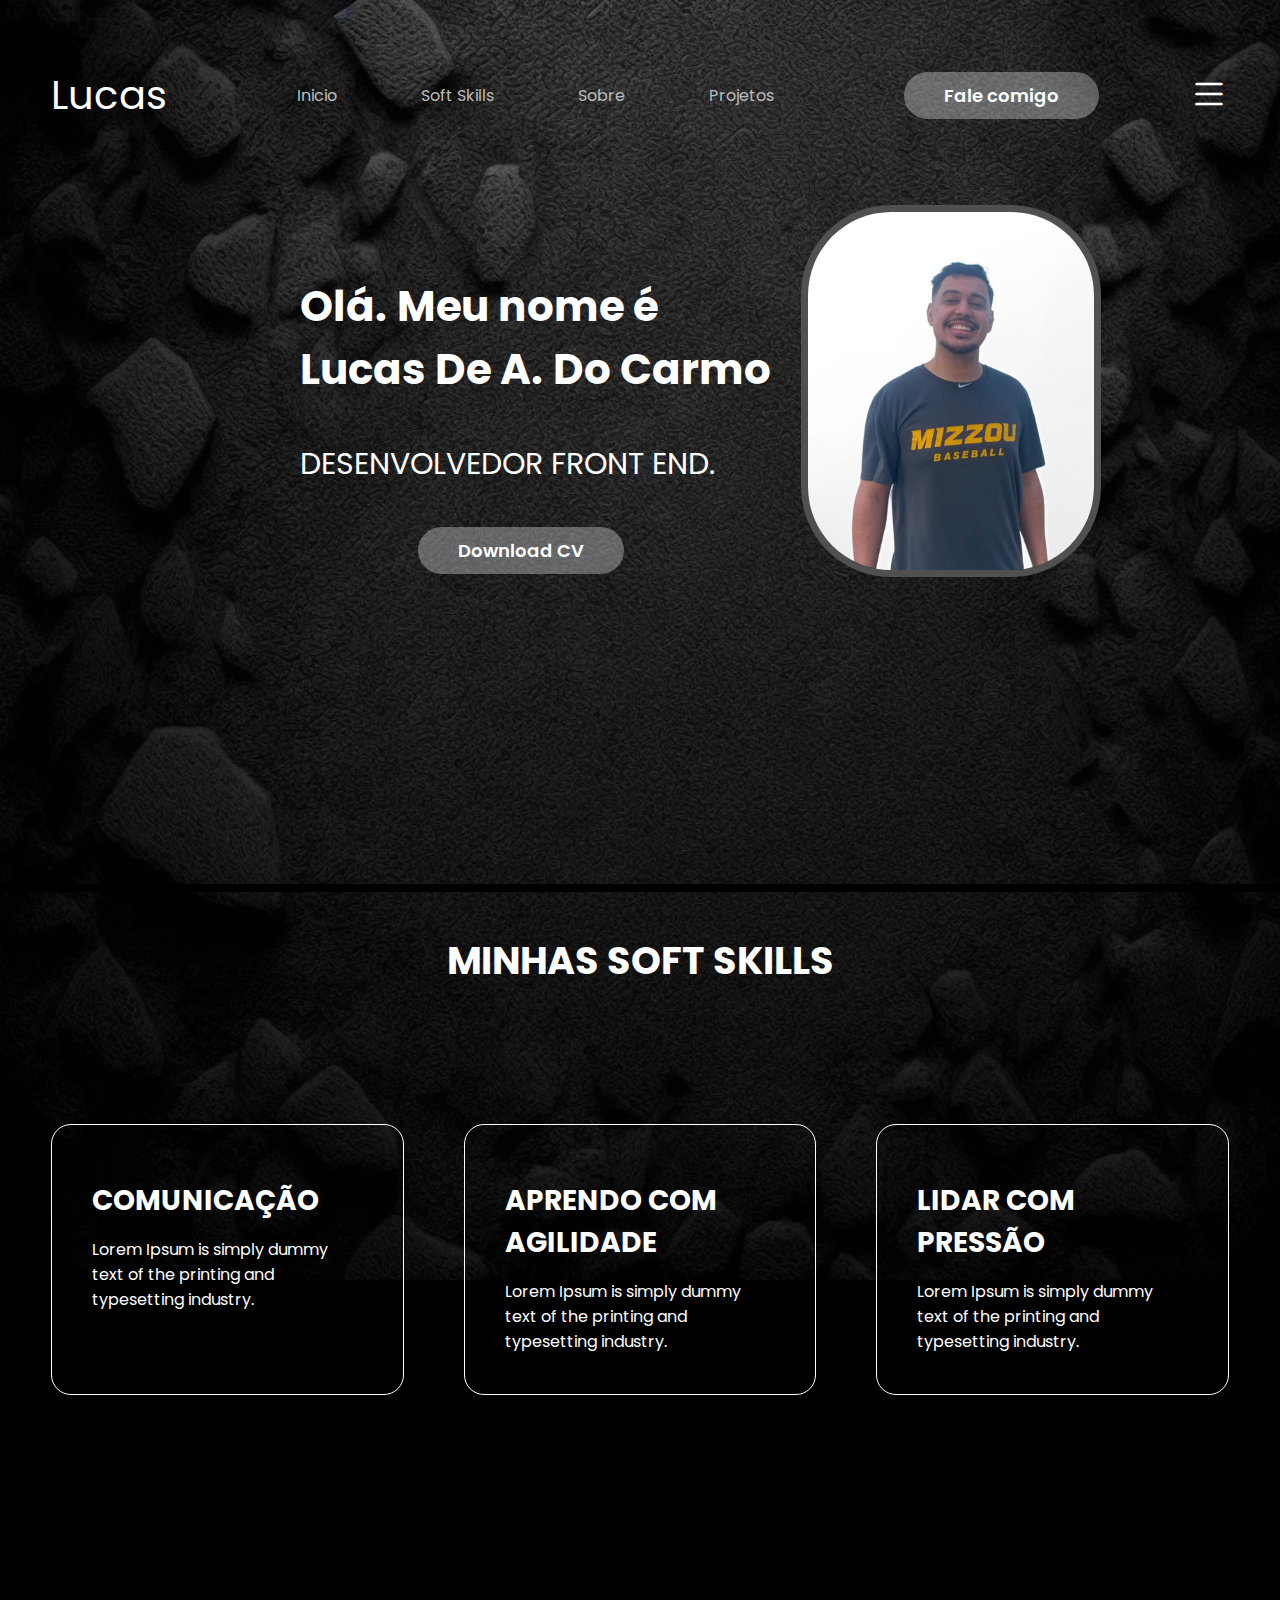
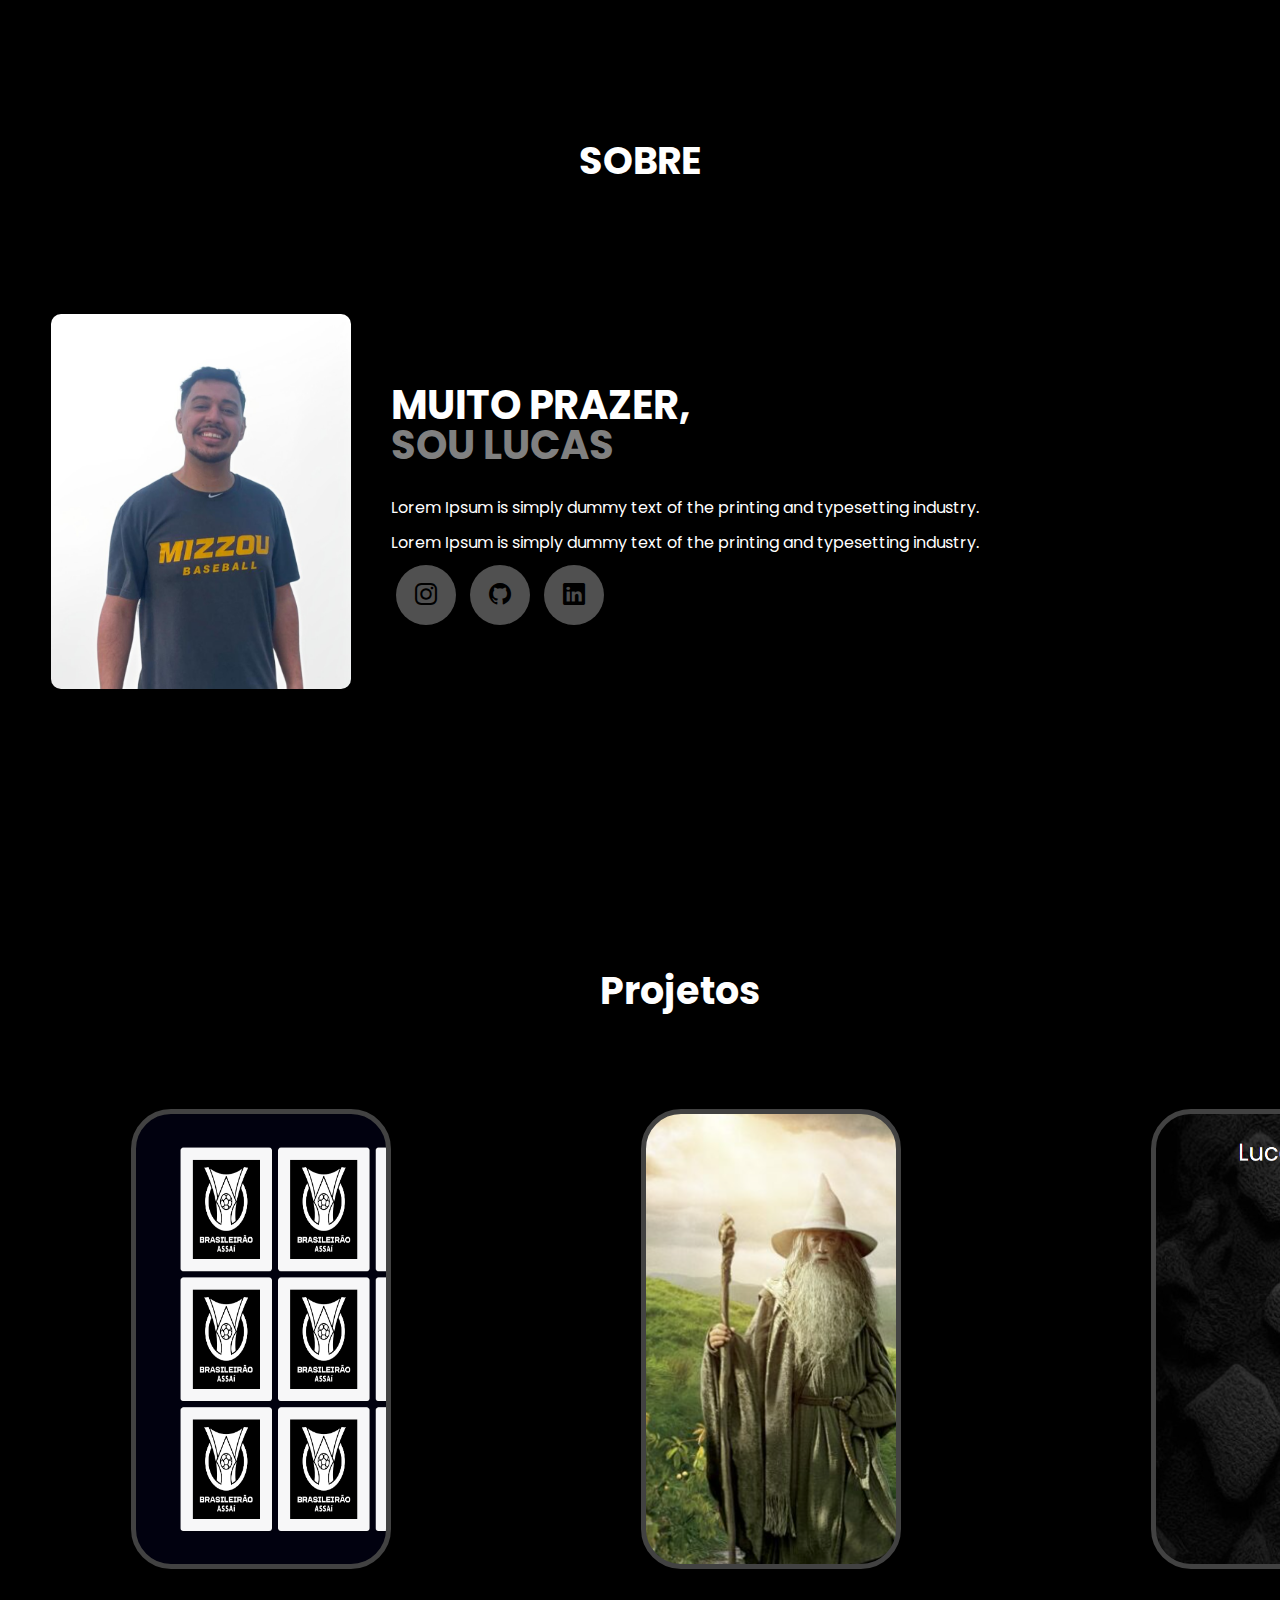
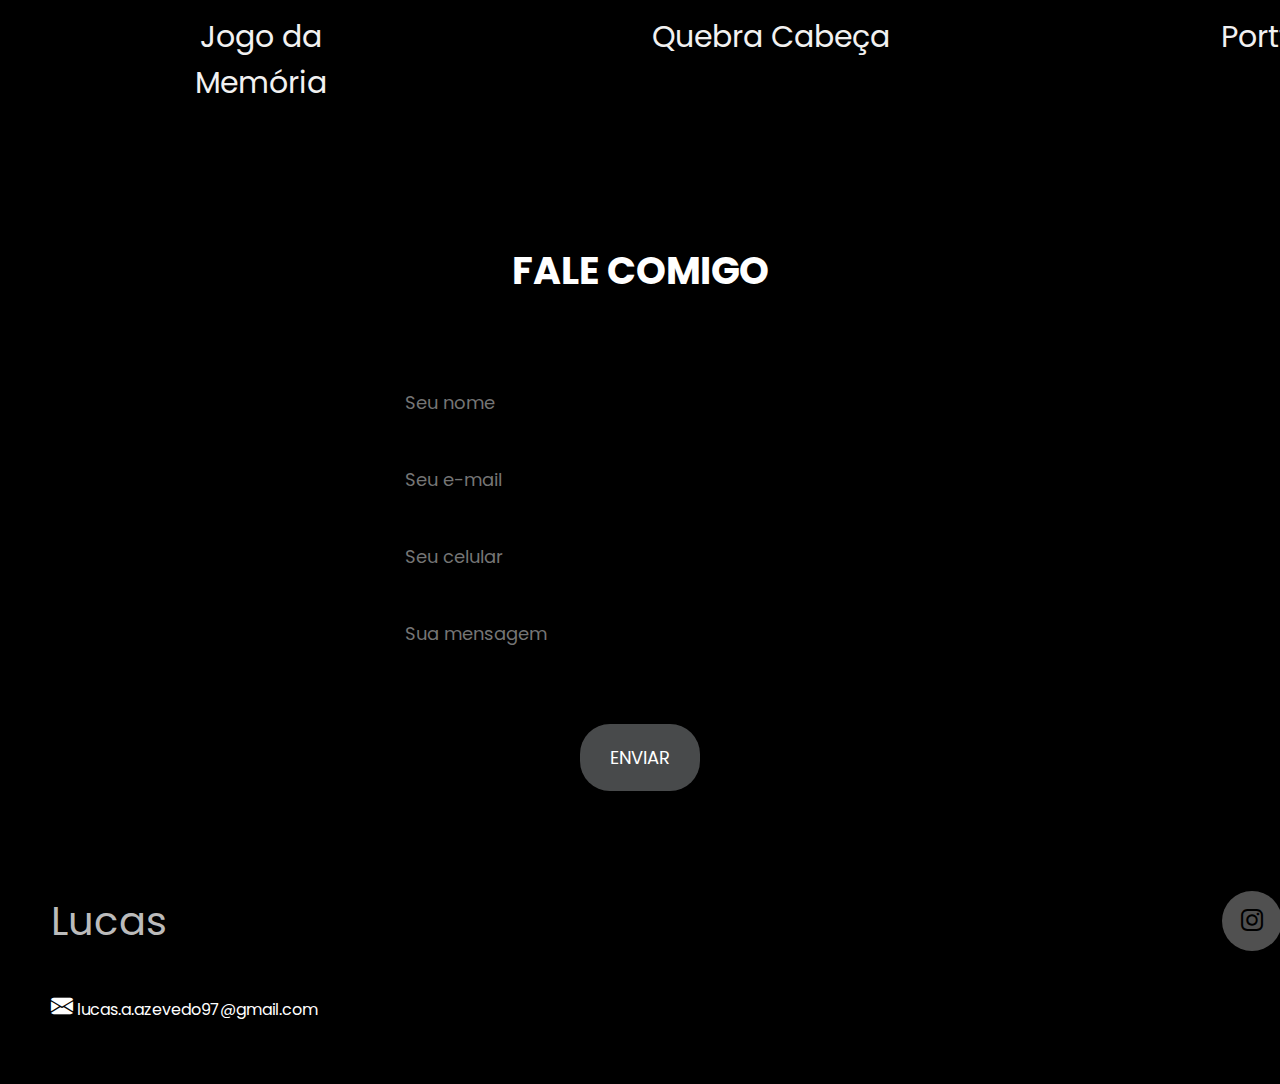
==== index.html @ 44190e64 "aquivo meu site" ====
<!DOCTYPE html>
<html lang="en">
<head>
    <meta charset="UTF-8">
    <meta name="viewport" content="width=device-width, initial-scale=1.0">
    <title>Portfólio</title>
    <link rel="stylesheet" href="style.css">
    <link rel="preconnect" href="https://fonts.googleapis.com">
<link rel="preconnect" href="https://fonts.gstatic.com" crossorigin>
<link href="https://fonts.googleapis.com/css2?family=Poppins:ital,wght@0,100;0,200;0,300;0,400;0,500;0,600;0,700;0,800;0,900;1,100;1,200;1,300;1,400;1,500;1,600;1,700;1,800;1,900&display=swap" rel="stylesheet"> 
<link rel="stylesheet" href="https://cdn.jsdelivr.net/npm/bootstrap-icons@1.11.3/font/bootstrap-icons.min.css">
<script src="menu.js" defer></script>
</head>
<body>
   
    <header>

        <div >
            <a href="#" class="up"><button>
                <i class="bi bi-arrow-up"></i>
            </button></a>
        </div>
        <div class="interface">
            <div class="logo">
                <a href="#">Lucas</a>
            </div> <!--Fim logo-->

            <nav class="menu-desktop">
                <ul>
                    <li> <a href="#inicio">Inicio</a></li>
                    <li> <a href="#softskills">Soft Skills</a></li>
                    <li> <a href="#sobre">Sobre</a></li>
                    <li> <a href="#projetos">Projetos</a></li>
                </ul>
            </nav>
                <div class="btn-contato">
                    <a href="#formulario">
                        <button>Fale comigo</button>
                    </a>
                </div>

                <div class="btn-abrir-menu" id="btn-menu">
                    <i class="bi bi-list"></i>
                </div>


                <div class="menu-mobile" id="menu-mobile">
                    <div class="btn-fechar">
                        <i class="bi bi-x-lg"></i>
                    </div>

                    <nav>
                        <ul>
                            <li> <a href="#inicio">Inicio</a></li>
                            <li> <a href="#softskills">Soft Skills</a></li>
                            <li> <a href="#sobre">Sobre</a></li>
                            <li> <a href="#projetos">Projetos</a></li>
                            <li><a href="">contato</a></li>
                        </ul>
                    </nav>

                </div>

                <div class="overlew-menu" id="overlew-menu">

                </div>

        </div> <!--Fim interface-->
    </header>
</body>
</html>

<main>
    <section class="topo-do-site">
        <div class="interface">
            <div class="flex">
                <div class="txt-topo-site">
                    <h1>Olá. Meu nome é<br> Lucas De  A. Do Carmo</h1>
                    <P> DESENVOLVEDOR FRONT END.</P>
                    <div class="btn-contato">
                        <a href= "imgs/CV-LUCAS DE AZEVEDO 2024.pdf" download="">
                            <button>Download CV</button>
                        </a>
                    </div>                    
                </div>
            </div>
        </div>

        <div class="img-topo-site">
            <img src="imgs/praia.jpg" alt="" class="minha-foto">
        </div>
    </section>
    <br><br><br><br><br><br><br><br><br><br>
    <section class=" softskill" id="softskills">
        <div class="interface">
           
            <h2 class="titulo">MINHAS SOFT SKILLS</h2>
            <div class="flex">
                <div class="softskills-box">
                    <h3>COMUNICAÇÃO</h3>
                    <p>Lorem Ipsum is simply dummy text of the printing and typesetting industry.</p>
                </div>
                <div class="softskills-box" onclick="location.href='./#softskill'">
                    <h3>APRENDO COM AGILIDADE</h3>
                    <p>Lorem Ipsum is simply dummy text of the printing and typesetting industry.</p>
                </div>
                <div class="softskills-box">
                    <h3>LIDAR COM PRESSÃO</h3>
                    <p>Lorem Ipsum is simply dummy text of the printing and typesetting industry.</p>
                </div>
            </div>
        </div>
    </section>
    <br><br><br><br><br><br><br><br><br><br><br><br><br><br><br><br><br><br><br><br>
    <section class="sobre" id="sobre">
        <div class="interface">
            <h2 class="titulo">SOBRE </h2>
            <div class="flex">
                <div class="img-sobre">
                    
                    <img src="imgs/praia.jpg" alt="" class="segunda-foto">
                </div>
                <div class="txt-sobre">
                    <h2>MUITO PRAZER, <span>SOU LUCAS</span></h2>
                    <p>Lorem Ipsum is simply dummy text of the printing and typesetting industry.</p>
                    <p>Lorem Ipsum is simply dummy text of the printing and typesetting industry.</p>
                    <div class="btn-social">
                        <a href="https://www.instagram.com/lucasdeazevedo__/"><button><i class="bi bi-instagram"></i></button></a>
                        <a href="https://github.com/olucas1997"><button><i class="bi bi-github"></i></button></a>
                        <a href="https://www.linkedin.com/in/lucasdeazevedodev/"><button><i class="bi bi-linkedin"></i></button></a>
                    </div>
                </div>
            </div>
        </div>
    </section>
    <br><br><br><br><br><br><br><br><br><br><br><br><br><br><br><br><br><br><br><br>
    <section class="portfolio" id="projetos">
        <div class="inteface">
            <h2 class="titulo">Projetos</h2>
            <div class="flex">
                <div class="img-port" style="background-image: url(imgs/projeto1.png);">
                    <div class="overlay">Brasileirão Assai</div>
                    <p class="jogo1"> Jogo da Memória</p>
                </div>
                <div class="img-port" style="background-image: url(imgs/projeto\ 2.png);">
                    <div class="overlay">Anéis do poder</div>
                    <p class="jogo2"> Quebra Cabeça</p>
                </div>
                <div class="img-port" style="background-image: url(imgs/projeto3.png);">
                    <div class="overlay">MEU SITE</div>
                    <p class="jogo3"> Portfólio</p>
                </div>
            </div>
            </div>
        </div>
    </section>
    <br><br><br><br><br><br><br><br><br><br><br><br><br><br><br><br><br><br><br><br><br><br><br><br><br><br><br>
    <section class="formulario" id="formulario">
        <div class="interface">
            <h2 class="titulo-media">FALE COMIGO</h2>
            <form action="https://formsubmit.com/ajax/lucas.a.azevedo97@gmail.com" method="post" data-form="">
                <input type="text" name="" id="" placeholder="Seu nome" required>
                <input type="text" name="" id="" placeholder="Seu e-mail" required>
                <input type="text" name="" id="" placeholder="Seu celular" >
                <textarea name="formulario" id="#formulario" placeholder="Sua mensagem" required></textarea>
                <div class="btn-enviar"><input type="submit" data-button="#formulario" value="ENVIAR"></div>
            </form>
        </div>
    </section>

</main>

<footer>
    <div class="interface">
        <div class="line-footer">
            <div class="flex">
                <div class="logo-footer">
                    <a href="#">Lucas</a>
                </div>
                <div class="btn-social">
                    <a href="https://www.instagram.com/lucasdeazevedo__/"><button><i class="bi bi-instagram"></i></button></a>
                    <a href="https://github.com/olucas1997"><button><i class="bi bi-github"></i></button></a>
                    <a href="https://www.linkedin.com/in/lucasdeazevedodev/"><button><i class="bi bi-linkedin"></i></button></a>
                </div>
            </div>
        </div>
        <div class="line-footer ">
            <p><i class="bi bi-envelope-fill"></i> <a href="mailto:lucas.a.azevedo97@gmail.com">lucas.a.azevedo97@gmail.com</a></p>
        </div>
    </div>
    
</footer>
---- style.css ----
/*ESTILO GERAL*/
*{
    margin: 0;
    padding: 0;
    box-sizing: border-box;
    font-family: "Poppins", sans-serif;
    
}

body{ 
    background-image: url(imgs/preto.jpeg);
    background-color: #000000;
    background-repeat: no-repeat;
    height: 100vh;
    background-size: 100%;
    background-attachment: fixed;
    
    
}


.interface{
    max-width: 1280px;
    margin: 0 auto;
}

html{
    scroll-behavior: smooth;
}

.up button{
    position: fixed;
    width: 60px;
    height: 60px;
    border-radius: 50%;
    border: none;
    background-color: #505050;
    font-size: 22px;
    cursor: pointer;
    transition: .2s;
    margin-left: 1500px;
    margin-top: 650px;
    
    
   
    
     
}

.flex{
    display: flex;
    float: left;
}

.btn-contato button{
    padding: 10px 40px;
    font-size: 18px;
    font-weight: 600;
    background-color: rgba(230, 233, 238, 0.356);
    color: #fff;
    border: 0;
    border-radius: 30px;
    cursor: pointer;
    transition: .2s;
}

button:hover{
    box-shadow: 0px 0px 8px #ffffff;
    color: black;
    background-color: #fff;
    transform: scale(1.05);
}

h2.titulo{
    color: #fff;
    font-size: 38px;
    text-align: center;
}

/*ESTILO DO CABEÇALHO*/


header{
    padding: 40px 4%;
   
}

header > .interface{
    display: flex;
    align-items: center;
    justify-content: space-between;
}

header .logo a{
    font-size: 40px;
    color: #fff;
    display: inline-block;
    
}

header  a{
    color: #bbbbbb;
    text-decoration: none;
    display: inline-block;
    transition: .2s;
}

header nav.menu-desktop a:hover {
    color: #fff;
    transform: scale(1.06);

}

header nav ul{
    list-style-type: none;
}

header nav.menu-desktop ul li{
    display: inline-block;
    padding: 0 40px;
}

/*ESTILO MENU MOBILE*/

.btn-abrir-menu i{
    color: #fff;
    font-size: 40px;
}

.menu-mobile{
    width: 0%;
    background-color: rgb(0, 0, 0);
    height: 200vh;
    position: fixed;
    top: 0;
    right: 0;
    z-index: 99999999;
    overflow: hidden;
    transition: .5s;
}

.menu-mobile.abrir-menu{
    width: 70%;
}

.menu-mobile.abrir-menu ~ .overlew-menu{
    display: block;
}


.menu-mobile nav ul{
    text-align: right;
}

.menu-mobile nav ul li a{
    color: #ffffff;
    font-size: 20px;
    font-weight: 300;
    padding: 20px 8% ;
    display: block;
}

.menu-mobile nav ul li a:hover{
    background-color: rgb(255, 255, 255);
    color: #000000;
}

.menu-mobile .btn-fechar{
    padding: 20px 5%;
}
.menu-mobile .btn-fechar i{
    color: #fff;
    font-size: 30px;

}

.overlew-menu{
    background-color: #000000dc;
    width: 100%;
    height: 100%;
    position: fixed;
    top: 0;
    left: 0;
    z-index: 888888;
    display: none;

}


/* ESTILO DO TOPO DO SITE */

section.topo-do-site{
    padding: 40px 80px 50px 300px;
}
section.topo-do-site p{
    font-size: 30px;
}
section.topo-do-site .flex{
    align-items: center;
    justify-content: center ;
    margin-top: 70px;
    
    
}

.topo-do-site h1{
    color: #fff;
    font-size: 42px;
    
}

.topo-do-site .txt-topo-site p{
    color: #fff;
    margin: 40px 0;
    
}

.topo-do-site .txt-topo-site .btn-contato{
    padding-left: 25%;
    
    
}

.img-topo-site .minha-foto {
    width: 300px;
    margin-left: 30px;
    border-radius: 90px;  
    line-height: 40px;
    border: solid 7px #505050; 
}

.topo-do-site .img-topo-site img{
    position: relative;
    animation: flutuar 2s ease-in-out infinite alternate;
}

@keyframes flutuar{
    0%{
        top: 0;
    }

    100%{
        top: 30px;
    }
}

/* ESTILO SOFTSKILL */

section.softskill{
    padding: 40px 4%;
    border-top: solid 8px rgb(0, 0, 0);
    
}

section.softskill .flex{
    gap: 60px;
}

.softskill .softskills-box{
    color: #fff;
    padding: 40px;
   transition: .2s;
    margin-top: 135px;
    border-radius: 20px;
    border: solid 1px;
}

.softskill .softskills-box:hover{
    transform: scale(1.05);
    box-shadow: 0 0 8px #ffffff62;
}

.softskill .softskills-box h3{
    font-size: 28px;
    margin: 15px 0;
}

.img-sobre .segunda-foto{
    width: 300px;
    border-radius: 10px;
}

/*ESTILO DO SOBRE*/

section.sobre{
    padding: 15px 4%;
    margin-top: 180px;
    border-top: solid 8px rgb(0, 0, 0);
    
}

section.sobre .flex{
    align-items: center;
    gap: 40px;
    margin-top: 125px;
   
}

.sobre .txt-sobre{
    color:#fff;

}

.sobre .txt-sobre h2{
    font-size: 40px;
    line-height: 40px;
    margin-bottom: 30px;
}

.sobre .txt-sobre h2 span{
    color: #808080;
    display: block;

}

.sobre .txt-sobre p{
    margin: 10px 0;
    text-align: justify;
}


.btn-social button{
    width: 60px;
    height: 60px;
    border-radius: 50%;
    border: none;
    background-color: #505050;
    font-size: 22px;
    cursor: pointer;
    margin: 0 5px;
    transition: .2s;
}

button:hover{
    box-shadow: 0px 0px 8px #ffffff;
    color: rgb(12, 11, 11);
    background-color: #fff;
    transform: scale(1.05);
}

/*ESTILO PORTFOLIO*/

section.portfolio{
    padding: 20px 4%;
    margin-left: 80px;
    margin-top: 230px;
    border-radius: 10px;
    border-top: solid 8px rgb(0, 0, 0);
}

section.portfolio .flex{
   gap: 250px;
   margin-top: 90px;
}

.img-port{
    width: 260px;
    height: 460px;
    background-color: rgb(233, 227, 227);
    background-size: cover;
    background-position: 0% 100%;
    transition: 5s;
    cursor: pointer;
    border-radius: 40px;
    position: relative;
    color: #f2f1f1;
    border: solid 5px #424242;
}

.img-port:hover{
    background-position: 100% 100%;
}

.overlay{
    position: absolute;
    top: 0;
    left: 0;
    width: 100%;
    height: 100%;
    background-color: #3838389d;
    border-radius: 40px;
    display: flex;
    align-items: center;
    justify-content: center;
    font-size: 24px;
    font-weight: 600;
    opacity: 0;
    transition: .5s;

}

.overlay:hover{
    opacity: 1;
}

.jogo1{
    position: relative;
    top: 500px;
    text-align: center;
    font-size: 30px;
}

.jogo2{
    position: relative;
    top: 500px;
    text-align: center;
    font-size: 30px;
}

.jogo3{
    position: relative;
    top: 500px;
    text-align: center;
    font-size: 30px;
}

/*FORMULARIO DE CONTATO*/

section.formulario{
    padding: 40px 4%;
    border-top: solid 8px rgb(0, 0, 0);
    margin-top: 50px;

    
    
}

.titulo-media{
    
    padding: 30px 4%;
    color: #fff;
    font-size: 38px;
    text-align: center;
}

form{
    max-width: 500px;
    margin: 0 auto;
    display: flex;
    justify-content: center;
    flex-direction: column;
    gap: 10px;
    margin-top: 40px;
    
}

form input, form textarea{
    width: 100%;
    background-color: #00000079;
    border: 0;
    outline: 0;
    padding: 20px 15px;
    border-radius: 15px;
    color: #fff;
    font-size: 18px;
}

form textarea{
    resize: none;

}

form .btn-enviar{
    margin-top: 20px;
    text-align: center;
}

form .btn-enviar input{
    width: 120px;
    background-color: rgba(203, 207, 211, 0.356);
    color: #fff;
    border: 0;
    border-radius: 30px;
    cursor: pointer;
    transition: .2s;
   
}

form .btn-enviar input:hover{
    box-shadow: 0px 0px 8px #ffffff;
    color: black;
    background-color: #fff;
    transform: scale(1.05);
}

/*ESTILO DO RODAPÉ*/

footer{
    padding: 40px 4%;
    
}

footer .flex{
    justify-content: space-between;
}

footer .btn-social{
    width: 280px;
    margin-left: 1050px;
    
   
    
   
}

footer .line-footer{
    display: flex;
    padding: 20px 0;
}

.borda{
   border-top: 2px solid #ccc; 
   width: 1380px;
}
footer .logo-footer{
    font-size: 40px;
    color: #fff;
    display: inline-block;
}

footer .logo-footer a{
    color: #bbbbbb;
    text-decoration: none;
    display: inline-block;
    transition: .2s;
}

footer .logo-footer a:hover{
    color: #fff;
    transform: scale(1.06);

}

footer .line-footer p i{
    color: #fff;
    font-size: 22px;
}

footer .line-footer p a{
    color: white;
    text-decoration: none;
}

.success{
    position: relative;
    text-align: center;

}


@media screen and (max-width: 1230px ){

   .flex{
    margin: 1px;
    flex-direction: column; 
    
    
   }


   section.portfolio{
    padding: 20px 4%;
    position: relative;
    top: -950px;
    left: -40px;
    
    
   

   }

   .img-port .flex{
    position: relative;
    
  

   }
   .topo-do-site .flex{
    clear: both;
   
    width: 0;
    position: relative;
    right: -90px;
    top: 250px;
    
   }

   .line-footer  .flex{
    width: 70px;
   }


   .txt-topo-site{
        position: relative;
        right: 190px;
     
       
   }

   .img-topo-site{
    position: relative;
    right: 280px;
    top: -520px;
   }

   .img-topo-site .minha-foto {
    width: 280px;
    
}

   .media{
       
       padding-top: 1500px;
       
   }
    /*CABEÇALHO*/
    .menu-desktop, .btn-contato{
        display: none;
        
    }

    .btn-social{
        position: relative;
        right: 1055px;
    }

    section.softskill{
        display: flex;
        padding: -40px 4%;
        position: relative;
        top: -380px;

    }



    section.sobre{
        position: relative;
        top: -950px;
        
    }

    .img-sobre .segunda-foto{
        
        position: relative;
        bottom: 80px;
    }

    section.softskill{
        padding: 40px 8%;
    
    }

    h2.titulo{
      
        font-size: 30px;
        
    }

    .btn-enviar{
        padding-top: 80px ;
    }

    footer .line-footer{
        text-align: center;
        position: relative;
        left: 60px;
        width: 1px;
        padding-top: 20px;
        gap: 60px;
}

    .logo-footer{
        position: relative;
        left: 70px;
        gap: 60px;
    }

    section.formulario{
        height: 50%;
        border: solid rgb(0, 0, 0);
        display: flex;
        position: relative;
        bottom: 800px;
        
    }

    footer{
        padding: 40px 4%;
        
        position: relative;
        bottom: 800px;
        right: 10px;
    }



}
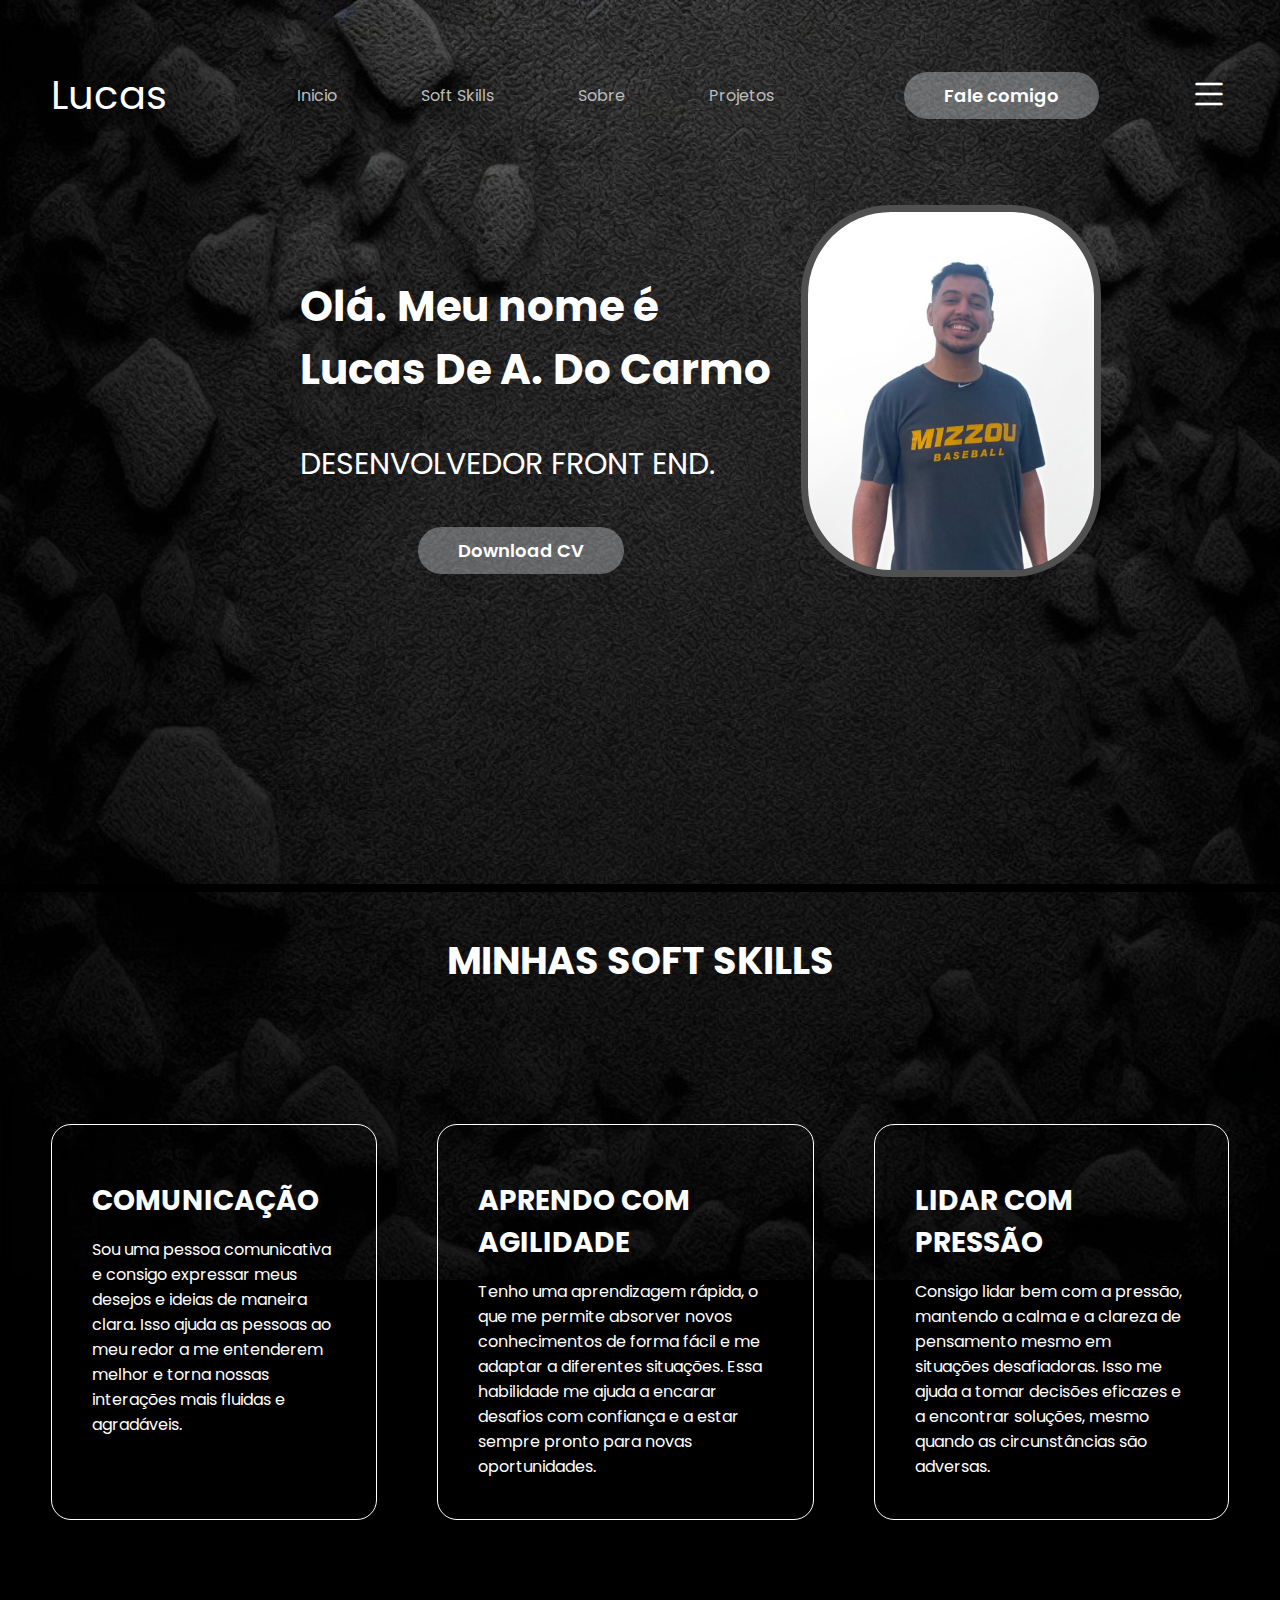
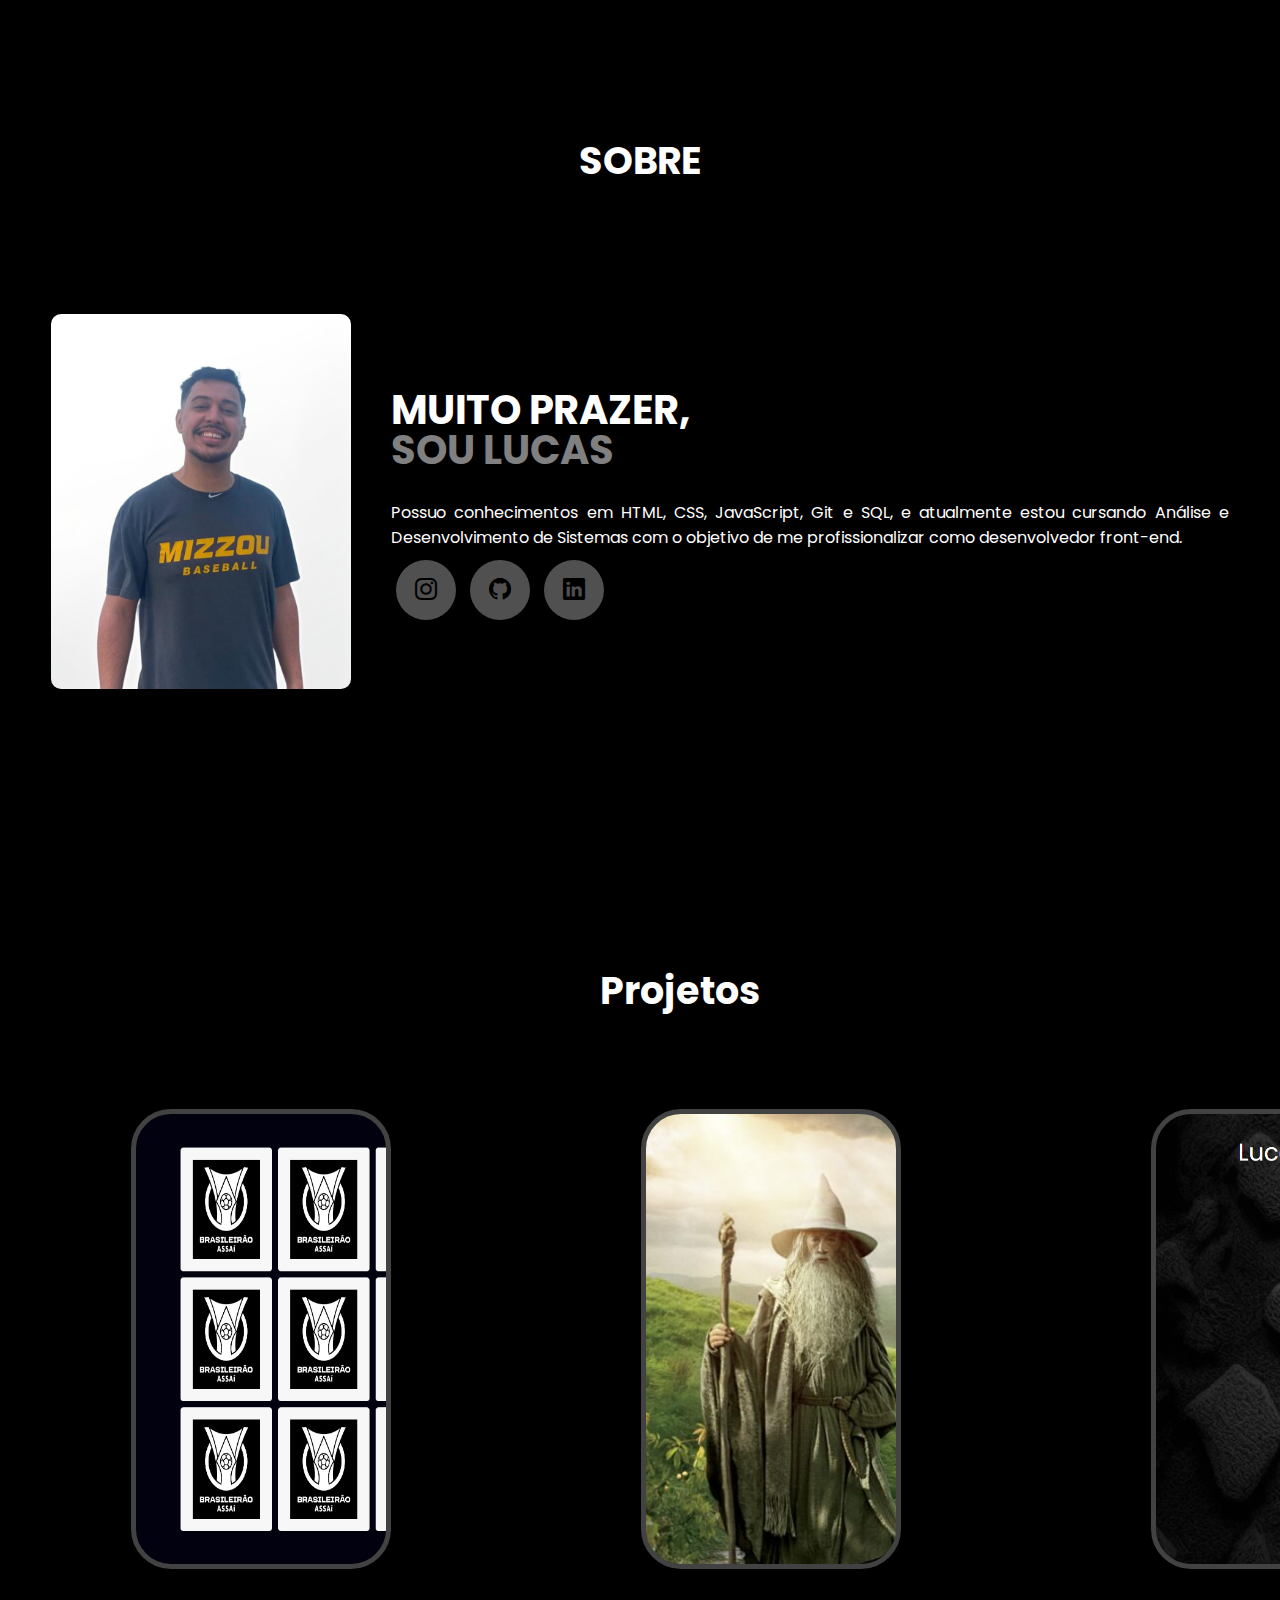
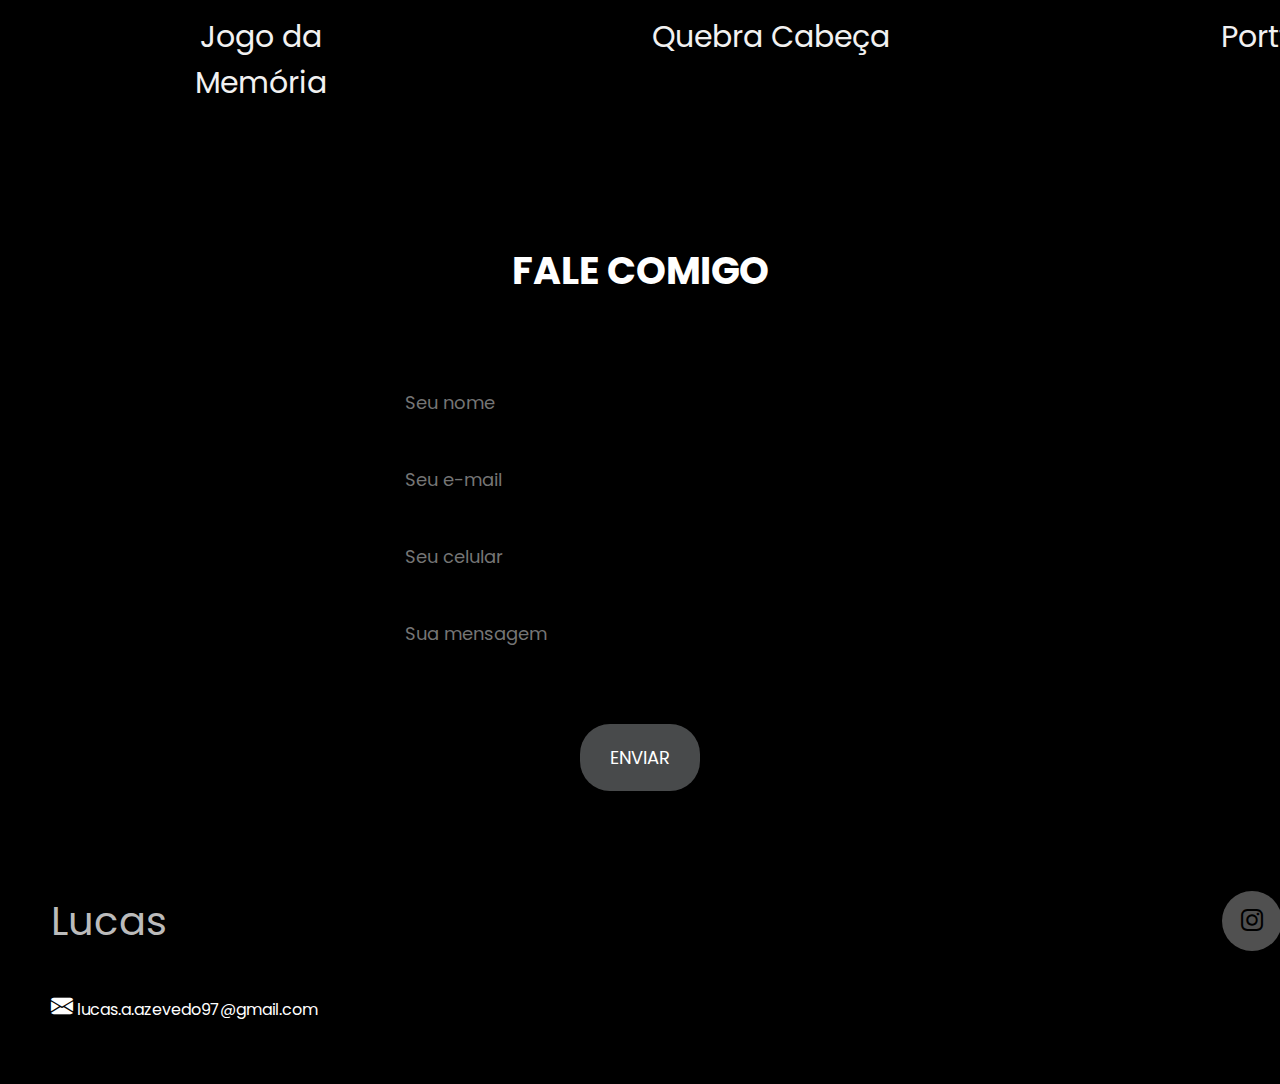
==== commit f37c76a4: "atualização" ====
--- a/index.html
+++ b/index.html
@@ -55,7 +55,7 @@
                             <li> <a href="#softskills">Soft Skills</a></li>
                             <li> <a href="#sobre">Sobre</a></li>
                             <li> <a href="#projetos">Projetos</a></li>
-                            <li><a href="">contato</a></li>
+                            <li><a href="#inicio">contato</a></li>
                         </ul>
                     </nav>
 
@@ -98,15 +98,15 @@
             <div class="flex">
                 <div class="softskills-box">
                     <h3>COMUNICAÇÃO</h3>
-                    <p>Lorem Ipsum is simply dummy text of the printing and typesetting industry.</p>
+                    <p>Sou uma pessoa comunicativa e consigo expressar meus desejos e ideias de maneira clara. Isso ajuda as pessoas ao meu redor a me entenderem melhor e torna nossas interações mais fluidas e agradáveis.</p>
                 </div>
                 <div class="softskills-box" onclick="location.href='./#softskill'">
                     <h3>APRENDO COM AGILIDADE</h3>
-                    <p>Lorem Ipsum is simply dummy text of the printing and typesetting industry.</p>
+                    <p>Tenho uma aprendizagem rápida, o que me permite absorver novos conhecimentos de forma fácil e me adaptar a diferentes situações. Essa habilidade me ajuda a encarar desafios com confiança e a estar sempre pronto para novas oportunidades.</p>
                 </div>
                 <div class="softskills-box">
                     <h3>LIDAR COM PRESSÃO</h3>
-                    <p>Lorem Ipsum is simply dummy text of the printing and typesetting industry.</p>
+                    <p>Consigo lidar bem com a pressão, mantendo a calma e a clareza de pensamento mesmo em situações desafiadoras. Isso me ajuda a tomar decisões eficazes e a encontrar soluções, mesmo quando as circunstâncias são adversas.</p>
                 </div>
             </div>
         </div>
@@ -122,8 +122,7 @@
                 </div>
                 <div class="txt-sobre">
                     <h2>MUITO PRAZER, <span>SOU LUCAS</span></h2>
-                    <p>Lorem Ipsum is simply dummy text of the printing and typesetting industry.</p>
-                    <p>Lorem Ipsum is simply dummy text of the printing and typesetting industry.</p>
+                    <p>Possuo conhecimentos em HTML, CSS, JavaScript, Git e SQL, e atualmente estou cursando Análise e Desenvolvimento de Sistemas com o objetivo de me profissionalizar como desenvolvedor front-end.</p>
                     <div class="btn-social">
                         <a href="https://www.instagram.com/lucasdeazevedo__/"><button><i class="bi bi-instagram"></i></button></a>
                         <a href="https://github.com/olucas1997"><button><i class="bi bi-github"></i></button></a>
--- a/style.css
+++ b/style.css
@@ -20,7 +20,8 @@
 
 
 .interface{
-    max-width: 1280px;
+    width: 100%;
+    max-width: 1380px;
     margin: 0 auto;
 }
 
@@ -32,14 +33,14 @@
     position: fixed;
     width: 60px;
     height: 60px;
-    border-radius: 50%;
+    border-radius: 30px;
     border: none;
     background-color: #505050;
     font-size: 22px;
     cursor: pointer;
     transition: .2s;
-    margin-left: 1500px;
-    margin-top: 650px;
+    margin-left: 1380px;
+    margin-top: 605px;
     
     
    
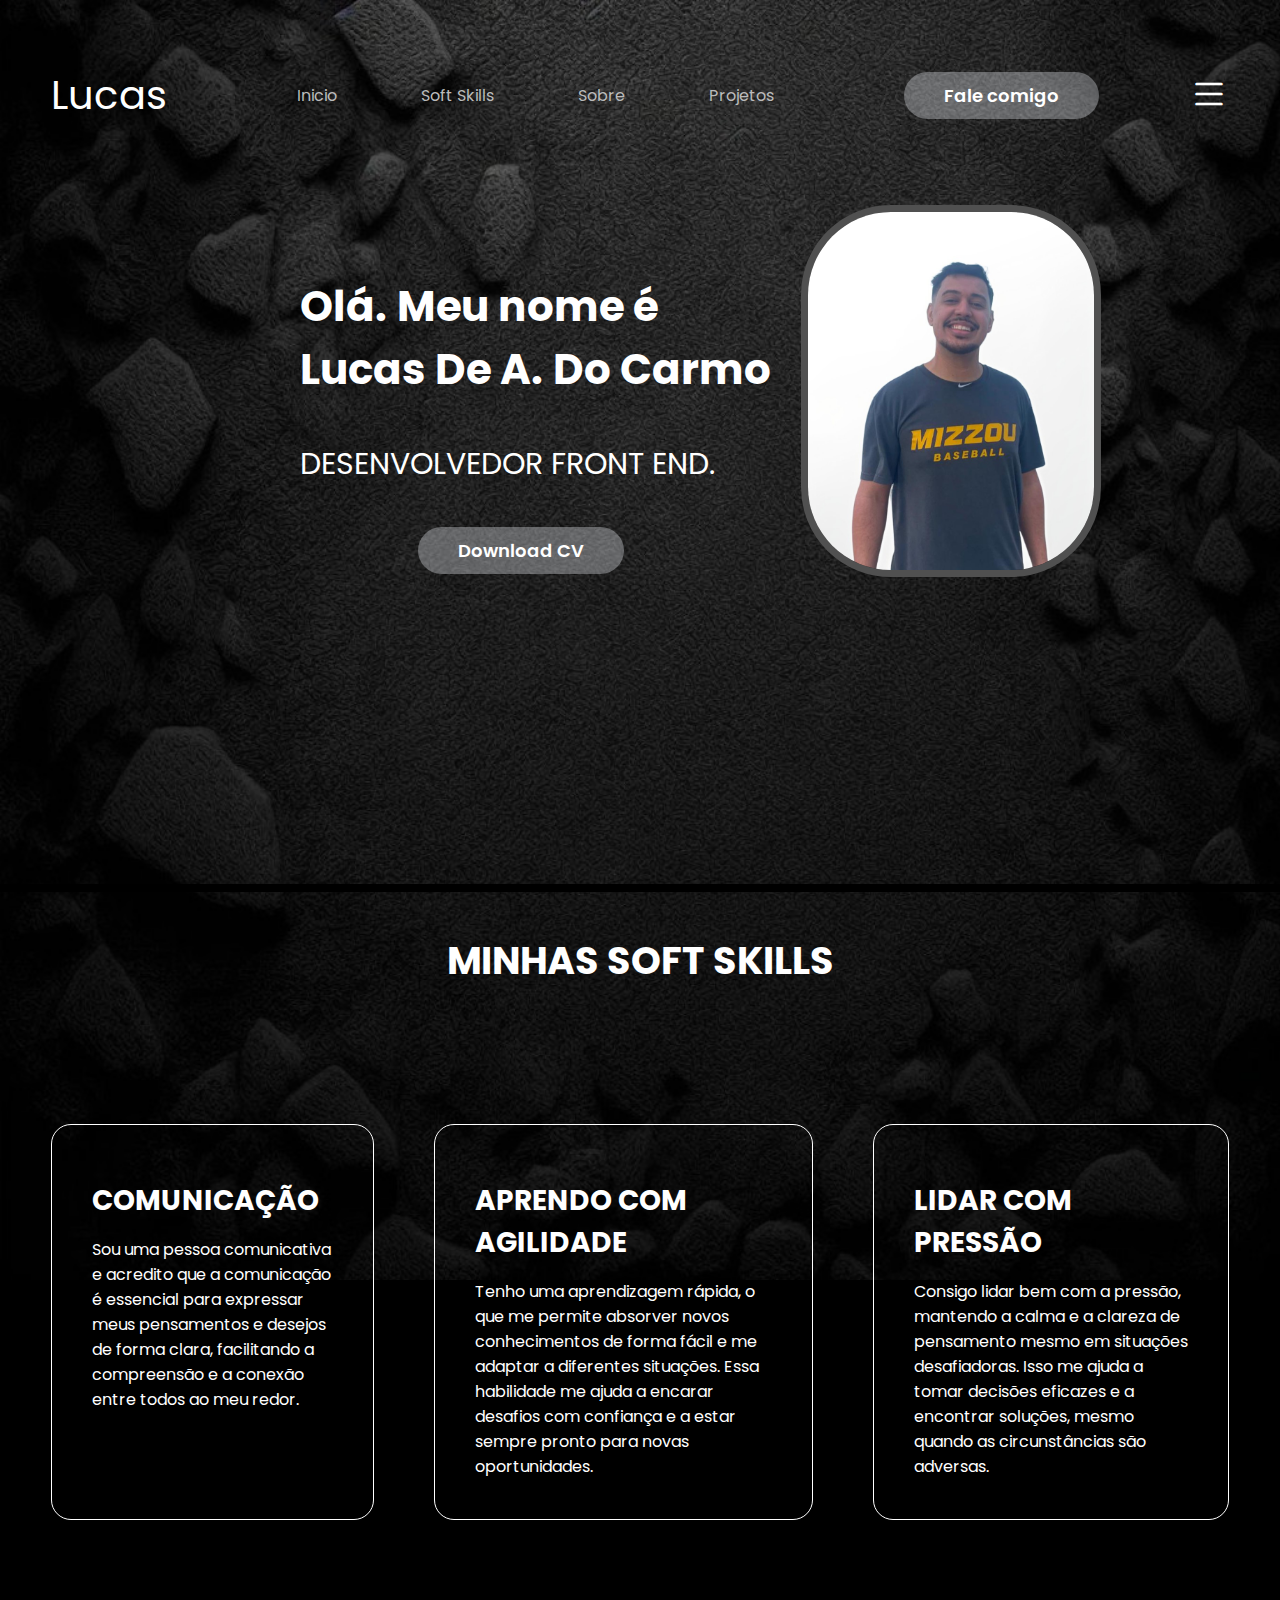
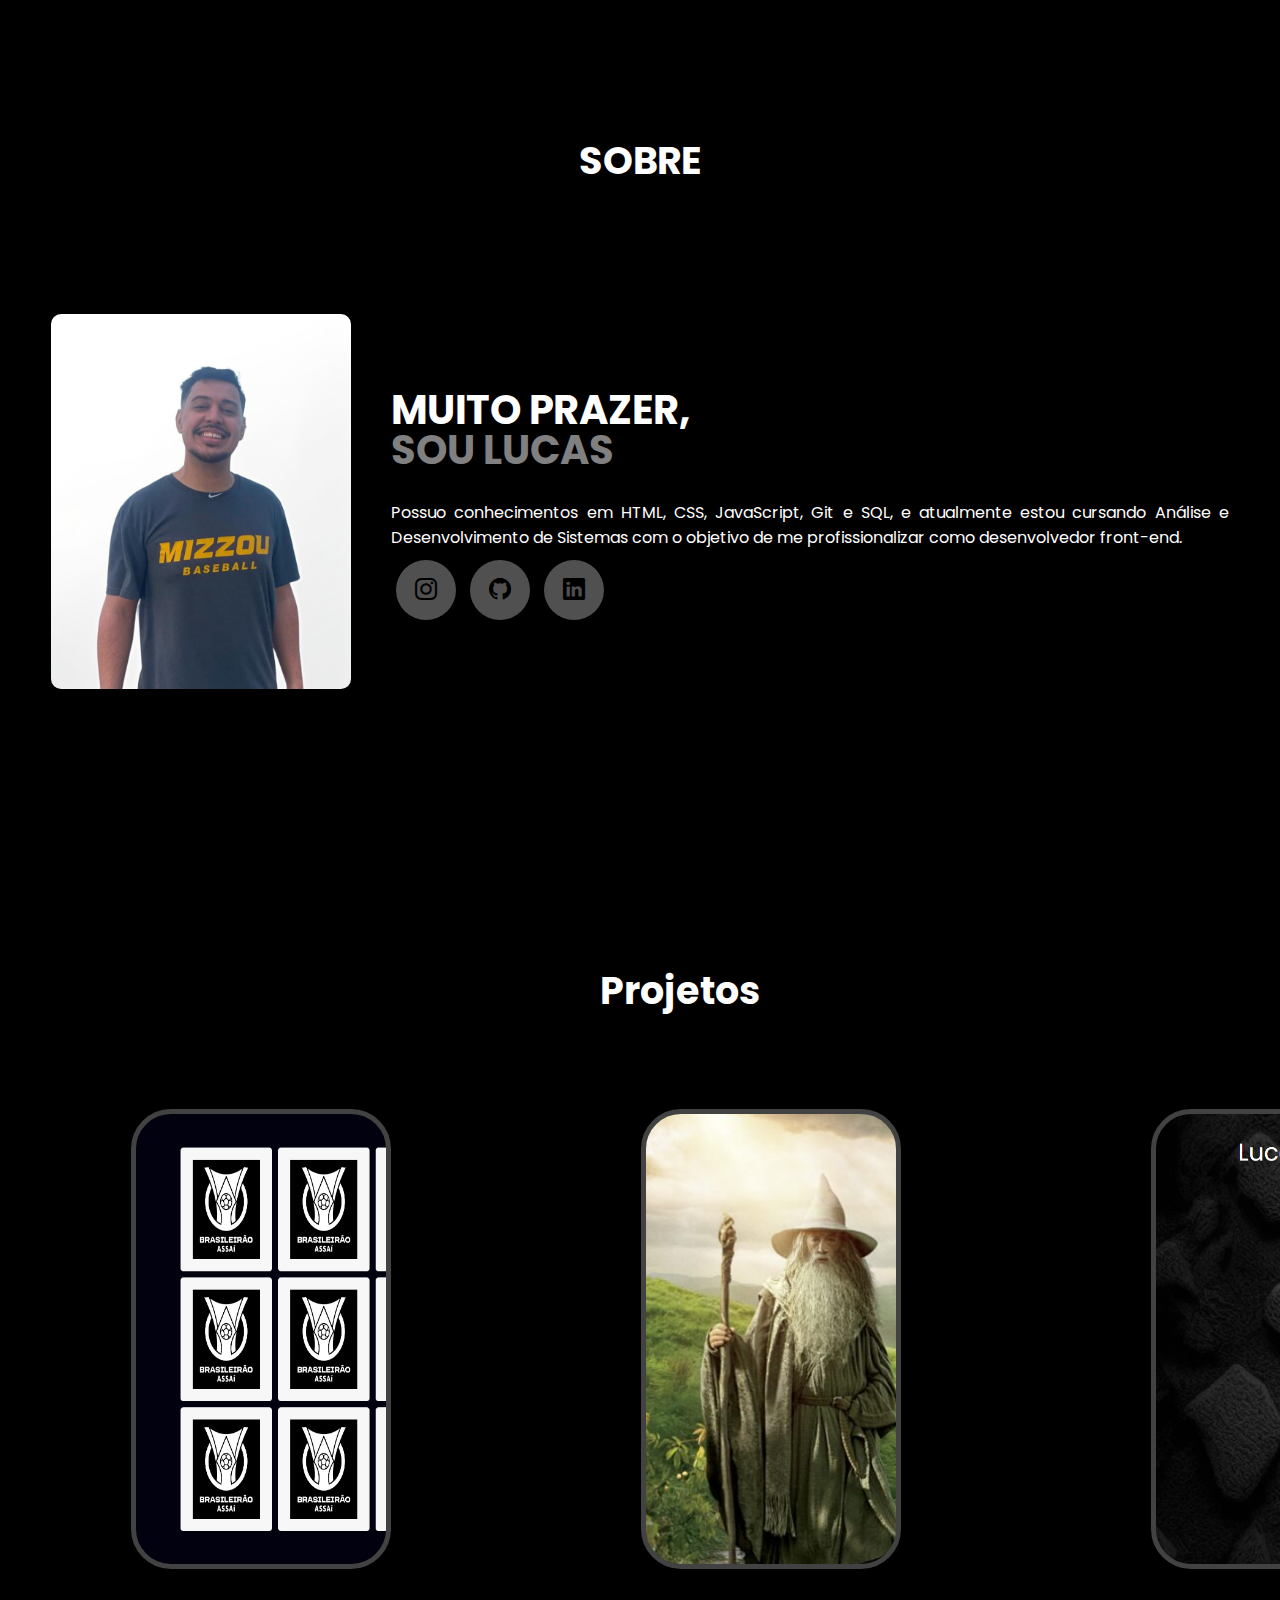
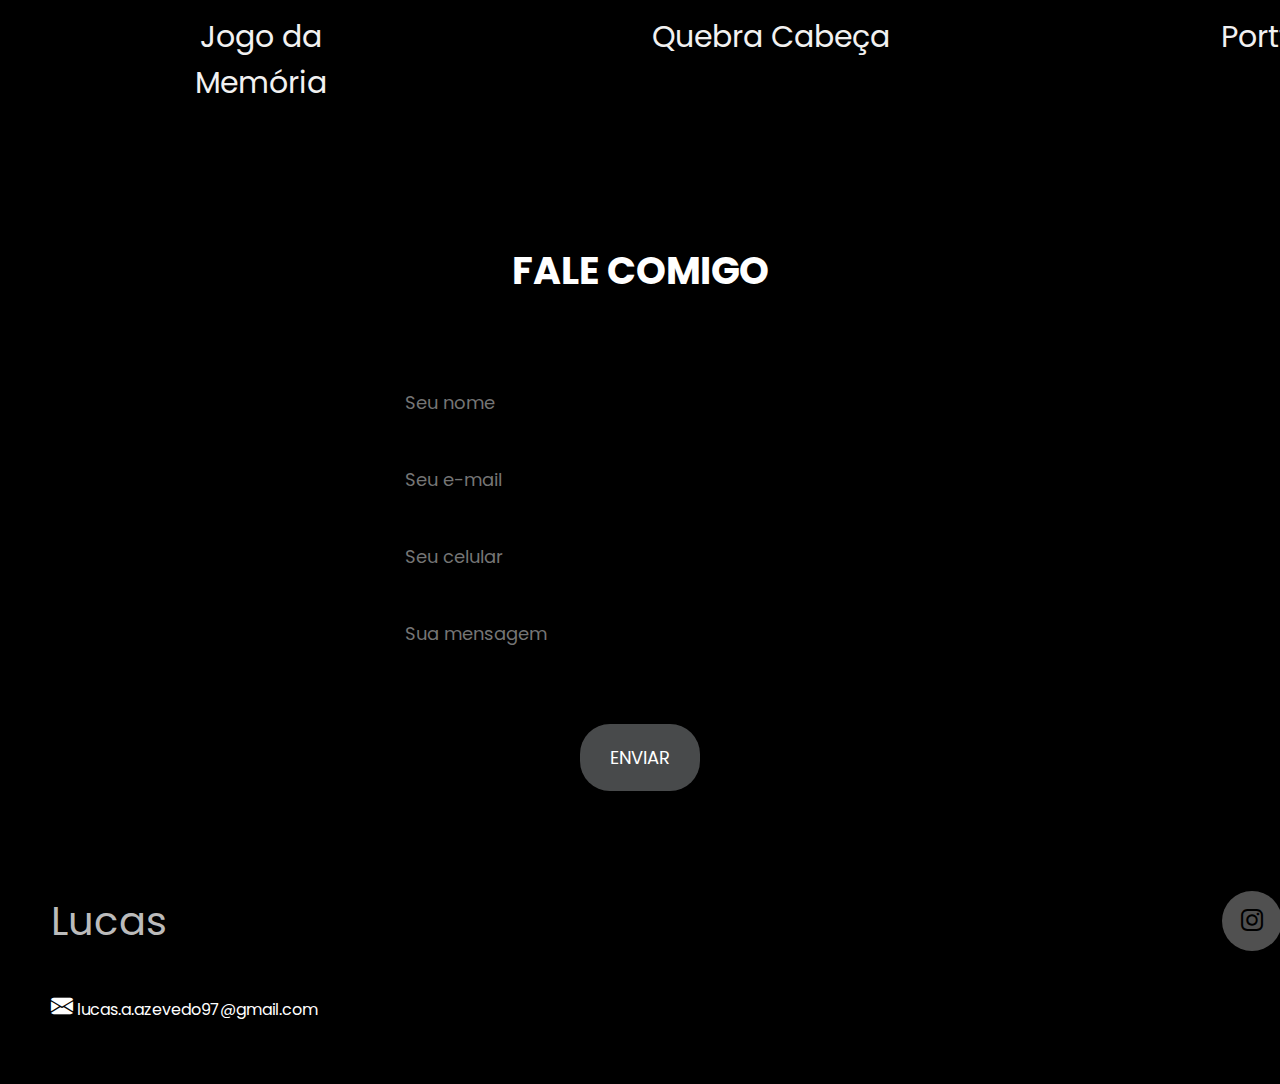
==== commit 52f4efbd: "atualização" ====
--- a/index.html
+++ b/index.html
@@ -98,7 +98,7 @@
             <div class="flex">
                 <div class="softskills-box">
                     <h3>COMUNICAÇÃO</h3>
-                    <p>Sou uma pessoa comunicativa e consigo expressar meus desejos e ideias de maneira clara. Isso ajuda as pessoas ao meu redor a me entenderem melhor e torna nossas interações mais fluidas e agradáveis.</p>
+                    <p>Sou uma pessoa comunicativa e acredito que a comunicação é essencial para expressar meus pensamentos e desejos de forma clara, facilitando a compreensão e a conexão entre todos ao meu redor.</p>
                 </div>
                 <div class="softskills-box" onclick="location.href='./#softskill'">
                     <h3>APRENDO COM AGILIDADE</h3>
--- a/style.css
+++ b/style.css
@@ -549,7 +549,13 @@
 }
 
 
-@media screen and (max-width: 1230px ){
+@media screen and (max-width: 738px ){
+    body{
+        background-image: url(imgs/preto.jpeg);
+        background-color: #000000;
+        background-repeat: repeat-y;
+    }
+
 
    .flex{
     margin: 1px;
@@ -564,6 +570,7 @@
     position: relative;
     top: -950px;
     left: -40px;
+    border-top: NONE;
     
     
    
@@ -678,6 +685,8 @@
     }
 
     section.formulario{
+        width: 100%;
+        flex-direction: column;
         height: 50%;
         border: solid rgb(0, 0, 0);
         display: flex;
@@ -688,7 +697,8 @@
 
     footer{
         padding: 40px 4%;
-        
+        width: 100%;
+        flex-direction: column;
         position: relative;
         bottom: 800px;
         right: 10px;
